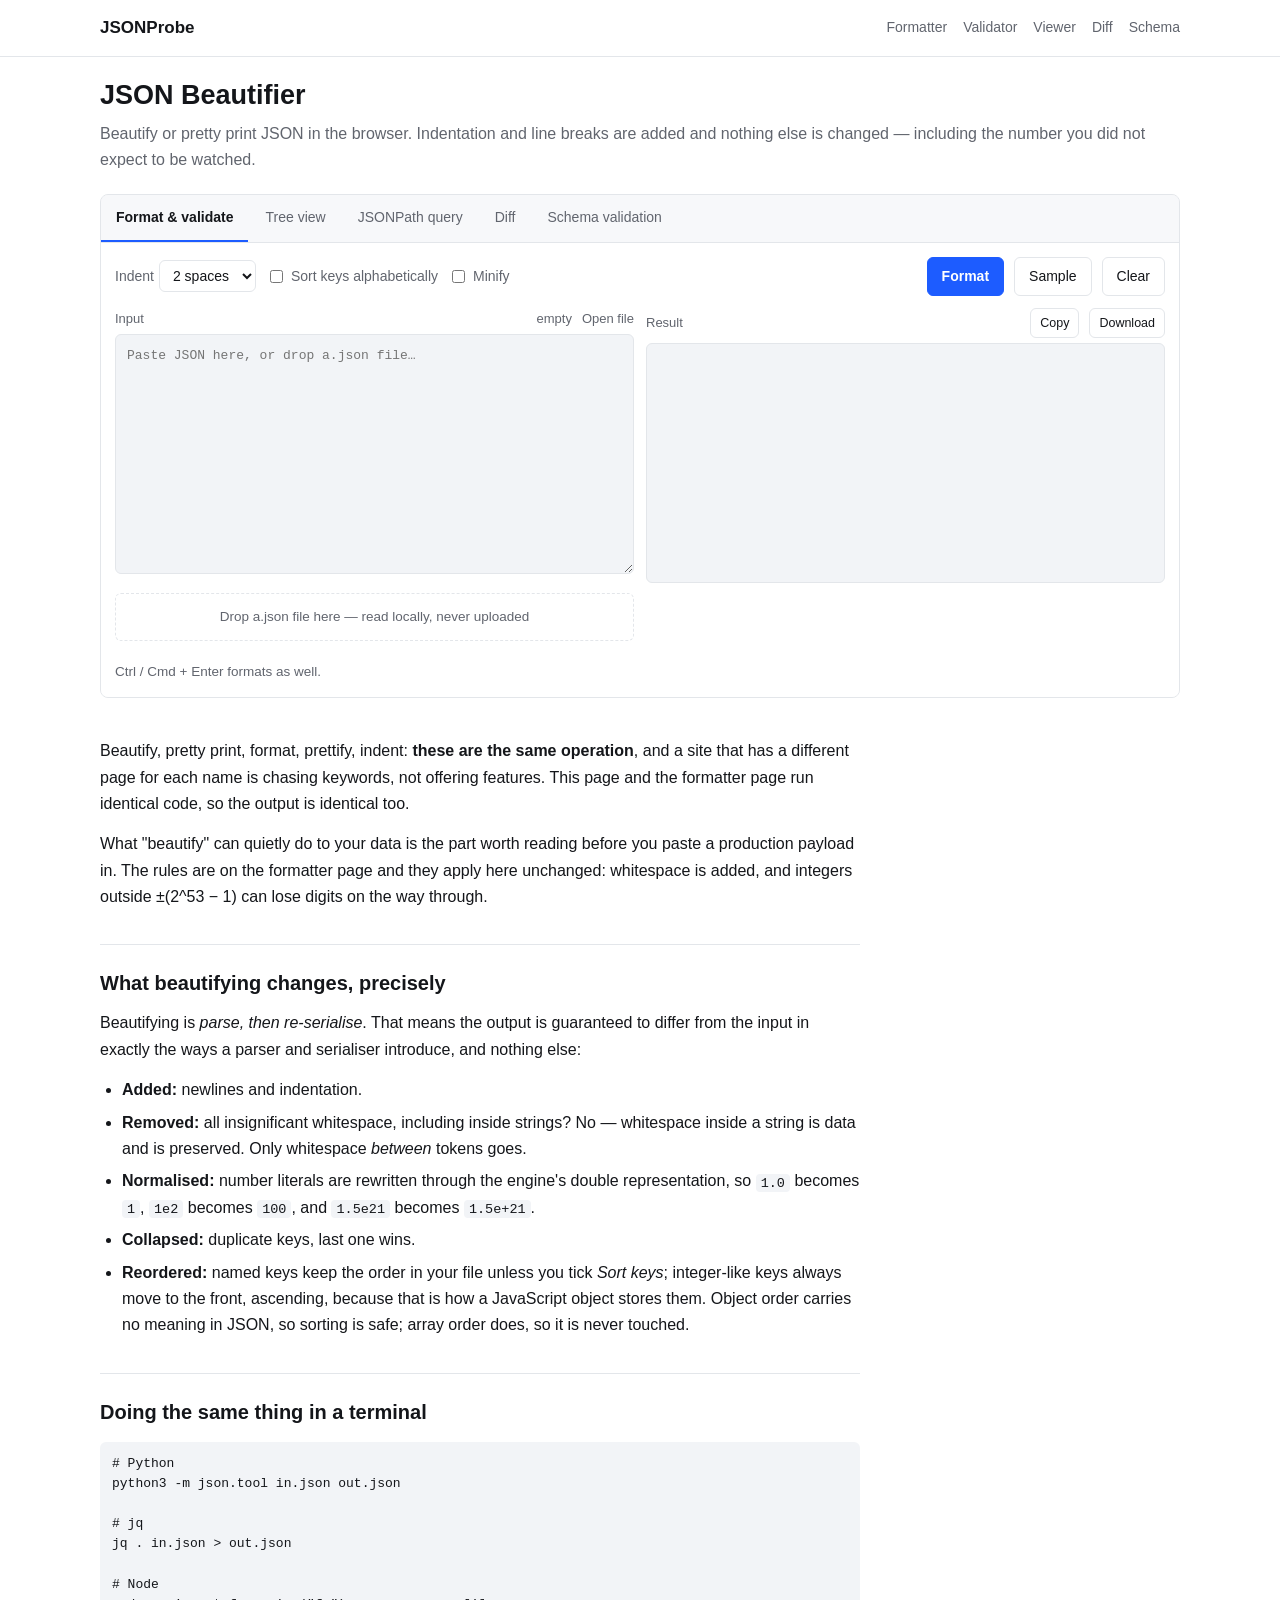
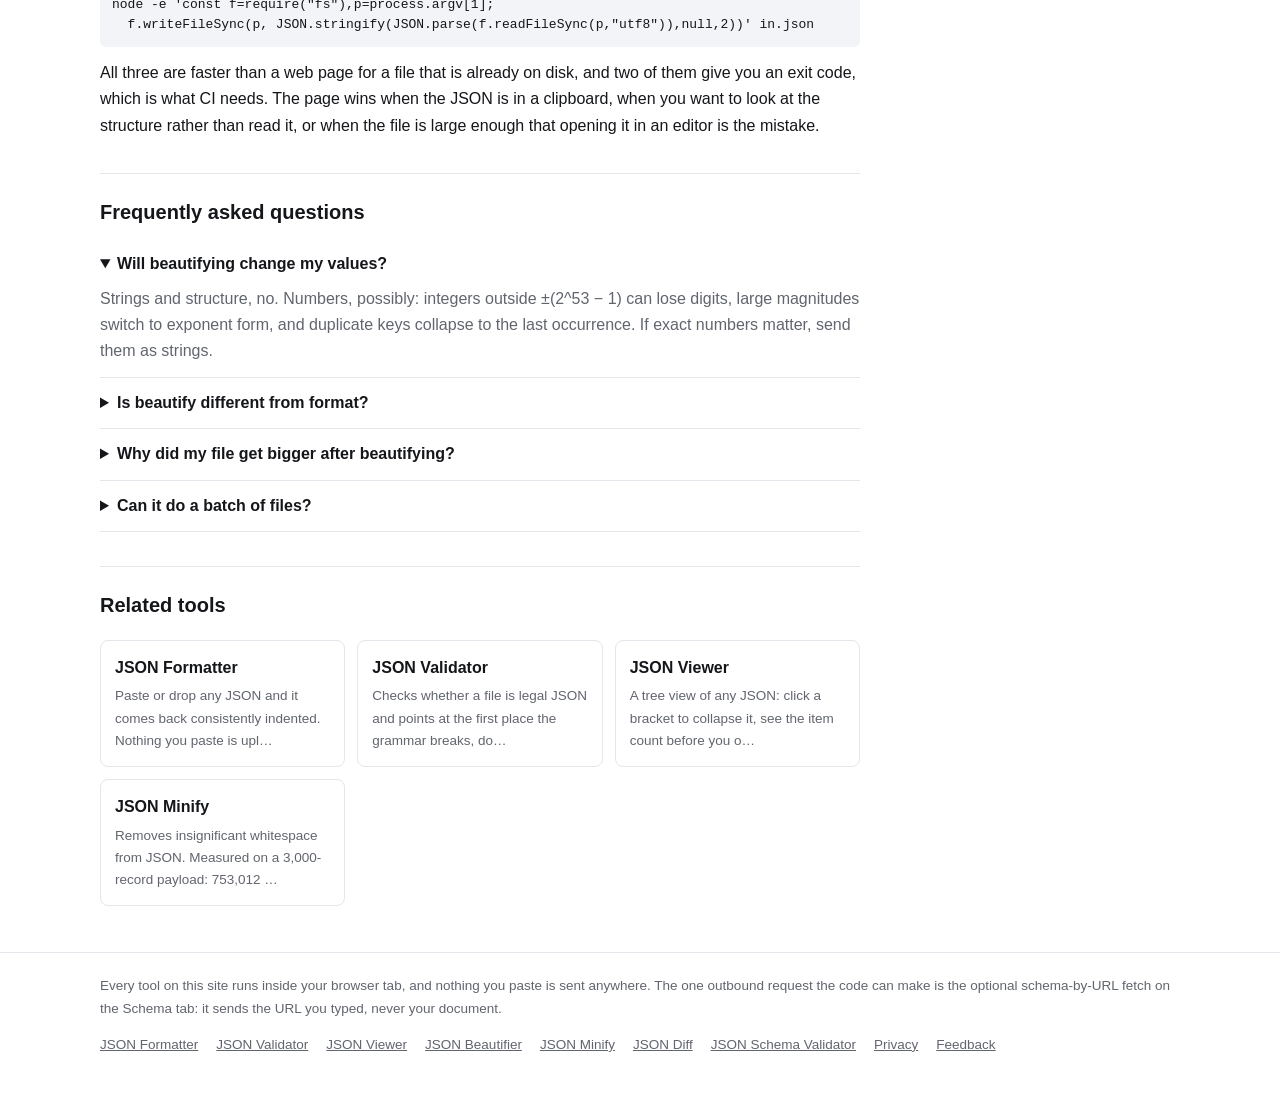
==== json-beautifier/index.html @ 339a78ed "Publish (built by Cola; see check_all.py)" ====
<!doctype html>
<html lang="en">
<head>
<meta charset="utf-8">
<meta name="viewport" content="width=device-width, initial-scale=1">
<title>JSON Beautifier — Pretty Print, Data Untouched</title>
<meta name="description" content="Beautify or pretty print JSON in the browser. Indentation and line breaks are added and nothing else is changed — including the number you did not expect to b">
<meta property="og:type" content="website">
<meta property="og:site_name" content="JSONProbe">
<meta property="og:title" content="JSON Beautifier — Pretty Print, Data Untouched">
<meta property="og:description" content="Beautify or pretty print JSON in the browser. Indentation and line breaks are added and nothing else is changed — including the number you did not expect to b">
<meta property="og:url" content="https://jsonprobe.com/json-beautifier/">
<meta name="twitter:card" content="summary">
<link rel="icon" href="data:image/svg+xml,%3Csvg xmlns='http://www.w3.org/2000/svg' viewBox='0 0 32 32'%3E%3Crect width='32' height='32' rx='7' fill='%231d5cff'/%3E%3Ctext x='16' y='23' font-size='17' font-family='monospace' fill='%23fff' text-anchor='middle'%3E%7B%7D%3C/text%3E%3C/svg%3E">
<link rel="apple-touch-icon" href="/logo-192.png">
<meta property="og:image" content="https://jsonprobe.com/logo.png">
<meta name="twitter:image" content="https://jsonprobe.com/logo.png">
<link rel="canonical" href="https://jsonprobe.com/json-beautifier/">
<link rel="stylesheet" href="/assets/style.css">
<script type="application/ld+json">{"@context":"https://schema.org","@type":"WebApplication","name":"JSON Beautifier","url":"https://jsonprobe.com/json-beautifier/","applicationCategory":"DeveloperApplication","operatingSystem":"Any (browser-based)","browserRequirements":"Requires JavaScript. Runs entirely client-side.","description":"Beautify or pretty print JSON in the browser. Indentation and line breaks are added and nothing else is changed — including the number you did not expect to be watched.","offers":{"@type":"Offer","price":"0","priceCurrency":"USD"},"featureList":["JSON formatting with line/column error reporting","Web Worker processing for very large files","Collapsible tree view","JSONPath query","Structural JSON diff","JSON Schema (draft-07 subset) validation"]}</script>
<script type="application/ld+json">{"@context":"https://schema.org","@type":"FAQPage","mainEntity":[{"@type":"Question","name":"Will beautifying change my values?","acceptedAnswer":{"@type":"Answer","text":"Strings and structure, no. Numbers, possibly: integers outside ±(2^53 − 1) can lose digits, large magnitudes switch to exponent form, and duplicate keys collapse to the last occurrence. If exact numbers matter, send them as strings."}},{"@type":"Question","name":"Is beautify different from format?","acceptedAnswer":{"@type":"Answer","text":"No. Same operation, same output. Treat \"beautifier\", \"pretty printer\", \"prettifier\" and \"formatter\" as synonyms — on this site they literally share one implementation."}},{"@type":"Question","name":"Why did my file get bigger after beautifying?","acceptedAnswer":{"@type":"Answer","text":"Because it was minified, and indentation is bytes. A 2-space pretty print of a repetitive payload typically grows around 65% relative to the minified form — the inverse of the ~40% a minifier saves. Store and transmit minified; read pretty."}},{"@type":"Question","name":"Can it do a batch of files?","acceptedAnswer":{"@type":"Answer","text":"No — the page has no filesystem access beyond the files you drop on it, and dropping fifty files to have them processed one at a time is a worse answer than a two-line script. Use python -m json.tool in a loop."}}]}</script>
<script type="application/ld+json">{"@context":"https://schema.org","@type":"BreadcrumbList","itemListElement":[{"@type":"ListItem","position":1,"name":"JSONProbe","item":"https://jsonprobe.com/"},{"@type":"ListItem","position":2,"name":"JSON Beautifier","item":"https://jsonprobe.com/json-beautifier/"}]}</script>
</head>
<body>
<header class="site">
  <div class="wrap">
    <a class="brand" href="/">JSONProbe</a>
    <nav>
      <a href="/json-formatter/">Formatter</a>
      <a href="/json-validator/">Validator</a>
      <a href="/json-viewer/">Viewer</a>
      <a href="/json-diff/">Diff</a>
      <a href="/json-schema-validator/">Schema</a>
    </nav>
  </div>
</header>
<main class="wrap">
  <h1>JSON Beautifier</h1>
  <p class="lede">Beautify or pretty print JSON in the browser. Indentation and line breaks are added and nothing else is changed — including the number you did not expect to be watched.</p>




  <div class="tool">
    <div class="tabs" role="tablist">
      <button id="tab-format" role="tab" aria-selected="false">Format &amp; validate</button>
      <button id="tab-tree" role="tab" aria-selected="false">Tree view</button>
      <button id="tab-query" role="tab" aria-selected="false">JSONPath query</button>
      <button id="tab-diff" role="tab" aria-selected="false">Diff</button>
      <button id="tab-schema" role="tab" aria-selected="false">Schema validation</button>
    </div>

    <div class="panel">
      <div class="controls">
        <label>Indent
          <select id="opt-indent">
            <option value="2" selected>2 spaces</option>
            <option value="4">4 spaces</option>
            <option value="3">3 spaces</option>
            <option value="1">1 space</option>
            <option value="tab">Tab</option>
          </select>
        </label>
        <label><input type="checkbox" id="opt-sort"> Sort keys alphabetically</label>
        <label><input type="checkbox" id="opt-minify"> Minify</label>
        <span style="flex:1"></span>
        <button class="btn primary" id="btn-format">Format</button>
        <button class="btn" id="btn-sample">Sample</button>
        <button class="btn" id="btn-clear">Clear</button>
      </div>

      <!-- ── Format &amp; validate ── -->
      <div id="panel-format">
        <div class="grid2">
          <div class="io">
            <div class="io-head"><span>Input</span><span class="grow"></span>
              <span id="input-info">empty</span>
              <label class="btn tiny" style="cursor:pointer">Open file
                <input type="file" id="file" accept=".json,.txt,application/json" hidden>
              </label>
            </div>
            <textarea id="input" spellcheck="false" autocomplete="off" autocapitalize="off"
              placeholder='Paste JSON here, or drop a.json file…'></textarea>
            <div class="drop" id="drop">Drop a.json file here — read locally, never uploaded</div>
          </div>
          <div class="io">
            <div class="io-head"><span>Result</span><span class="grow"></span>
              <button class="btn tiny" id="btn-copy">Copy</button>
              <button class="btn tiny" id="btn-download">Download</button>
            </div>
            <pre class="outbox" id="output"></pre>
          </div>
        </div>
        <div class="errbox" id="error" hidden></div>
        <div class="stats" id="stats" hidden></div>
        <p class="note">Ctrl / Cmd + Enter formats as well.</p>
      </div>

      <!-- ── Tree view ── -->
      <div id="panel-tree" hidden>
        <p class="note">Click any <code>{ }</code> or <code>[ ]</code> to collapse or expand it. The number beside a bracket is its item count, so an empty array is obvious at a glance. Rendering stops at 5,000 nodes.</p>
        <div id="tree"><p class="note">Paste JSON into the Format &amp; validate tab first.</p></div>
      </div>

      <!-- ── JSONPath ── -->
      <div id="panel-query" hidden>
        <div class="controls">
          <input type="text" id="path" value="$..id" spellcheck="false">
          <button class="btn primary" id="btn-query">Run query</button>
        </div>
        <div class="try">
          Try:
          <button class="btn tiny" data-path="$.user.name">$.user.name</button>
          <button class="btn tiny" data-path="$..id">$..id (every id, recursively)</button>
          <button class="btn tiny" data-path="$.orders[*].total">$.orders[*].total</button>
          <button class="btn tiny" data-path="$">$ (the whole document)</button>
        </div>
        <pre class="outbox" id="query-result" style="margin-top:12px"></pre>
        <p class="note">Supported: <code>$</code>, <code>.key</code>, <code>..key</code> (recursive descent), <code>[0]</code> and <code>[*]</code>. That is the subset developers actually use, not the whole JSONPath grammar.</p>
      </div>

      <!-- ── Diff ── -->
      <div id="panel-diff" hidden>
        <div class="grid2">
          <div class="io">
            <div class="io-head"><span>Left (before)</span></div>
            <textarea id="diff-a" spellcheck="false" placeholder='{"a": 1}'></textarea>
          </div>
          <div class="io">
            <div class="io-head"><span>Right (after)</span></div>
            <textarea id="diff-b" spellcheck="false" placeholder='{"a": 2, "b": 3}'></textarea>
          </div>
        </div>
        <div class="controls" style="margin-top:12px"><button class="btn primary" id="btn-diff">Compare</button></div>
        <pre class="outbox" id="diff-result"></pre>
        <p class="note">Compared <strong>structurally</strong>, not as text. Indentation, key order and <code>1.0</code> vs <code>1</code> are not reported as differences.</p>
      </div>

      <!-- ── Schema ── -->
      <div id="panel-schema" hidden>
        <div class="io">
          <div class="io-head"><span>JSON Schema — a draft-07 subset, or an http(s) URL</span></div>
          <textarea id="schema-src" spellcheck="false" placeholder='{"type":"object","required":["name"],"properties":{"name":{"type":"string"}}}'>
          </textarea>
        </div>
        <div class="controls" style="margin-top:12px">
          <button class="btn primary" id="btn-schema">Validate the JSON above</button>
        </div>
        <pre class="outbox" id="schema-result"></pre>
        <p class="note">The data comes from the input box on the Format &amp; validate tab. Supported: <code>type</code>, <code>required</code>, <code>properties</code>, <code>items</code>, <code>enum</code>, <code>const</code>, numeric bounds, string length and pattern, array length and uniqueness, and <code>additionalProperties</code>. Not supported yet: <code>$ref</code>, <code>allOf</code>/<code>anyOf</code>/<code>oneOf</code> and <code>format</code>.</p>
      </div>
    </div>
  </div>

  <div class="prose">
      <p>Beautify, pretty print, format, prettify, indent: <strong>these are the same operation</strong>, and a site that has a different page for each name is chasing keywords, not offering features. This page and the formatter page run identical code, so the output is identical too.</p>
      <p>What "beautify" can quietly do to your data is the part worth reading before you paste a production payload in. The rules are on the formatter page and they apply here unchanged: whitespace is added, and integers outside ±(2^53 − 1) can lose digits on the way through.</p>
    <h2>What beautifying changes, precisely</h2>
    <p>Beautifying is <em>parse, then re-serialise</em>. That means the
output is guaranteed to differ from the input in exactly the ways a parser and serialiser
introduce, and nothing else:</p>
<ul>
<li><strong>Added:</strong> newlines and indentation.</li>
<li><strong>Removed:</strong> all insignificant whitespace, including inside strings? No —
whitespace inside a string is data and is preserved. Only whitespace <em>between</em>
tokens goes.</li>
<li><strong>Normalised:</strong> number literals are rewritten through the engine's double
representation, so <code>1.0</code> becomes <code>1</code>, <code>1e2</code> becomes
<code>100</code>, and <code>1.5e21</code> becomes <code>1.5e+21</code>.</li>
<li><strong>Collapsed:</strong> duplicate keys, last one wins.</li>
<li><strong>Reordered:</strong> named keys keep the order in your file unless you tick <em>Sort keys</em>; integer-like keys always move to the front, ascending, because that is how a JavaScript object stores them. Object order carries no meaning in JSON, so sorting is safe; array order does, so it is never touched.</li>
</ul>
    <h2>Doing the same thing in a terminal</h2>
    <pre># Python
python3 -m json.tool in.json out.json

# jq
jq . in.json > out.json

# Node
node -e 'const f=require("fs"),p=process.argv[1];
  f.writeFileSync(p, JSON.stringify(JSON.parse(f.readFileSync(p,"utf8")),null,2))' in.json</pre>
<p>All three are faster than a web page for a file that is already on disk, and two of
them give you an exit code, which is what CI needs. The page wins when the JSON is in a
clipboard, when you want to look at the structure rather than read it, or when the file is
large enough that opening it in an editor is the mistake.</p>
    <h2>Frequently asked questions</h2>
    <details class="faq" open>
      <summary>Will beautifying change my values?</summary>
      <p>Strings and structure, no. Numbers, possibly: integers outside ±(2^53 − 1) can lose digits, large magnitudes switch to exponent form, and duplicate keys collapse to the last occurrence. If exact numbers matter, send them as strings.</p>
    </details>
    <details class="faq">
      <summary>Is beautify different from format?</summary>
      <p>No. Same operation, same output. Treat "beautifier", "pretty printer", "prettifier" and "formatter" as synonyms — on this site they literally share one implementation.</p>
    </details>
    <details class="faq">
      <summary>Why did my file get bigger after beautifying?</summary>
      <p>Because it was minified, and indentation is bytes. A 2-space pretty print of a repetitive payload typically grows around 65% relative to the minified form — the inverse of the ~40% a minifier saves. Store and transmit minified; read pretty.</p>
    </details>
    <details class="faq">
      <summary>Can it do a batch of files?</summary>
      <p>No — the page has no filesystem access beyond the files you drop on it, and dropping fifty files to have them processed one at a time is a worse answer than a two-line script. Use <code>python -m json.tool</code> in a loop.</p>
    </details>
    <h2>Related tools</h2>
    <div class="cards">
      <a class="card" href="/json-formatter/"><div class="t">JSON Formatter</div><div class="d">Paste or drop any JSON and it comes back consistently indented. Nothing you paste is upl…</div></a>
      <a class="card" href="/json-validator/"><div class="t">JSON Validator</div><div class="d">Checks whether a file is legal JSON and points at the first place the grammar breaks, do…</div></a>
      <a class="card" href="/json-viewer/"><div class="t">JSON Viewer</div><div class="d">A tree view of any JSON: click a bracket to collapse it, see the item count before you o…</div></a>
      <a class="card" href="/json-minify/"><div class="t">JSON Minify</div><div class="d">Removes insignificant whitespace from JSON. Measured on a 3,000-record payload: 753,012 …</div></a>
    </div>
  </div>

</main>
<footer class="site">
  <div class="wrap">
    <p>Every tool on this site runs inside your browser tab, and nothing you paste is sent anywhere. The one outbound request the code can make is the optional schema-by-URL fetch on the Schema tab: it sends the URL you typed, never your document.</p>
    <div class="row">
      <a href="/json-formatter/">JSON Formatter</a>
      <a href="/json-validator/">JSON Validator</a>
      <a href="/json-viewer/">JSON Viewer</a>
      <a href="/json-beautifier/">JSON Beautifier</a>
      <a href="/json-minify/">JSON Minify</a>
      <a href="/json-diff/">JSON Diff</a>
      <a href="/json-schema-validator/">JSON Schema Validator</a>
      <a href="/privacy/">Privacy</a>
<a href="https://github.com/george-poe/jsonprobe-com/issues/new?title=Feedback" target="_blank" rel="noopener">Feedback</a>
    </div>
  </div>
</footer>
<script>window.JSON_TOOLS_DEFAULT_TAB="format";</script>
<script async src="https://pagead2.googlesyndication.com/pagead/js/adsbygoogle.js?client=ca-pub-8729073989846623" crossorigin="anonymous"></script>
<script>window.SITE_FEEDBACK={repo:"george-poe/jsonprobe-com",site:"jsonprobe.com",built:"2026-09-14"};</script>
<script src="/assets/engine.js"></script>
<script src="/assets/app.js"></script>

</body>
</html>
---- assets/style.css ----
/* no framework, no web fonts, no external requests — the page itself has to be fast.
 * that is both the experience and the differentiator: the #1 sites ship 40-110 KB of HTML. */

:root {
  --bg: #ffffff;
  --fg: #14161a;
  --muted: #61656e;
  --line: #e3e6ea;
  --panel: #f7f8fa;
  --code-bg: #f2f4f7;
  --accent: #1d5cff;
  --ok: #0a7a3d;
  --warn: #9a5b00;
  --err: #c02424;
  --radius: 8px;
  --mono: ui-monospace, SFMono-Regular, "SF Mono", Menlo, Consolas, "Liberation Mono", monospace;
}

@media (prefers-color-scheme: dark) {
  :root {
    --bg: #0e1116;
    --fg: #e8eaee;
    --muted: #9aa1ad;
    --line: #232a33;
    --panel: #151a21;
    --code-bg: #11161c;
    --accent: #6b9bff;
    --ok: #4ec98a;
    --warn: #e0b054;
    --err: #ff7a7a;
  }
}

* { box-sizing: border-box; }

html { -webkit-text-size-adjust: 100%; }

body {
  margin: 0;
  background: var(--bg);
  color: var(--fg);
  font: 16px/1.65 -apple-system, BlinkMacSystemFont, "Segoe UI", Roboto, "Helvetica Neue", Arial, sans-serif;
}

.wrap { max-width: 1120px; margin: 0 auto; padding: 0 20px; }

a { color: var(--accent); }
a:hover { text-decoration: none; }

header.site {
  border-bottom: 1px solid var(--line);
  padding: 14px 0;
  margin-bottom: 22px;
}
header.site .wrap { display: flex; align-items: center; gap: 18px; flex-wrap: wrap; }
header.site .brand { font-weight: 700; font-size: 17px; text-decoration: none; color: var(--fg); }
header.site nav { margin-left: auto; display: flex; gap: 16px; font-size: 14px; }
header.site nav a { color: var(--muted); text-decoration: none; }
header.site nav a:hover { color: var(--fg); }

h1 { font-size: 27px; line-height: 1.25; margin: 0 0 8px; }
h2 { font-size: 20px; margin: 34px 0 10px; }
h3 { font-size: 17px; margin: 24px 0 8px; }
p { margin: 0 0 14px; }
.lede { color: var(--muted); font-size: 16px; margin-bottom: 20px; }

/* ── Tool body ───────────────────────────────────────────── */
.tool { border: 1px solid var(--line); border-radius: var(--radius); overflow: hidden; background: var(--panel); }

.tabs { display: flex; gap: 2px; background: var(--panel); border-bottom: 1px solid var(--line); overflow-x: auto; }
.tabs button {
  font: inherit; font-size: 14px; padding: 11px 15px; border: 0; background: none;
  color: var(--muted); cursor: pointer; white-space: nowrap; border-bottom: 2px solid transparent;
}
.tabs button[aria-selected="true"] { color: var(--fg); border-bottom-color: var(--accent); font-weight: 600; }

.panel { background: var(--bg); padding: 14px; }
.panel[hidden] { display: none; }

.controls { display: flex; flex-wrap: wrap; gap: 10px; align-items: center; margin-bottom: 12px; font-size: 14px; }
.controls label { color: var(--muted); display: inline-flex; align-items: center; gap: 5px; }
select, input[type="text"] {
  font: inherit; font-size: 14px; padding: 6px 9px; border: 1px solid var(--line);
  border-radius: 6px; background: var(--bg); color: var(--fg);
}
input[type="text"] { flex: 1; min-width: 180px; font-family: var(--mono); font-size: 13px; }

button.btn {
  font: inherit; font-size: 14px; padding: 7px 14px; border-radius: 6px; cursor: pointer;
  border: 1px solid var(--line); background: var(--bg); color: var(--fg);
}
button.btn:hover { border-color: var(--accent); color: var(--accent); }
button.btn.primary { background: var(--accent); border-color: var(--accent); color: #fff; font-weight: 600; }
button.btn.primary:hover { opacity: .9; color: #fff; }
button.btn:disabled { opacity: .55; cursor: default; }
button.tiny { font-size: 12.5px; padding: 4px 9px; }

.grid2 { display: grid; grid-template-columns: 1fr 1fr; gap: 12px; }
@media (max-width: 820px) { .grid2 { grid-template-columns: 1fr; } }

.io { position: relative; }
.io .io-head { display: flex; align-items: center; gap: 10px; font-size: 13px; color: var(--muted); margin-bottom: 5px; }
.io .io-head .grow { flex: 1; }

textarea {
  width: 100%; min-height: 240px; resize: vertical; font-family: var(--mono); font-size: 13px;
  line-height: 1.55; padding: 11px; border: 1px solid var(--line); border-radius: 6px;
  background: var(--code-bg); color: var(--fg); tab-size: 2;
}
textarea:focus, input:focus, select:focus { outline: 2px solid var(--accent); outline-offset: -1px; }

pre.outbox {
  margin: 0; min-height: 240px; max-height: 560px; overflow: auto; padding: 11px;
  background: var(--code-bg); border: 1px solid var(--line); border-radius: 6px;
  font-family: var(--mono); font-size: 13px; line-height: 1.55; white-space: pre;
}
pre.outbox.err { color: var(--err); border-color: var(--err); }
pre.outbox.ok { color: var(--ok); border-color: var(--ok); }

.drop {
  margin-top: 10px; border: 1.5px dashed var(--line); border-radius: 6px;
  padding: 12px; text-align: center; color: var(--muted); font-size: 13.5px;
}
.drop.over { border-color: var(--accent); color: var(--accent); }

.errbox {
  margin-top: 10px; border-left: 3px solid var(--err); background: var(--panel);
  padding: 10px 12px; border-radius: 0 6px 6px 0; font-size: 14px;
}
.errbox strong { color: var(--err); }
.err-msg { margin-top: 4px; font-family: var(--mono); font-size: 12.5px; color: var(--muted); }
pre.err-ex {
  margin: 8px 0 0; padding: 8px; background: var(--code-bg); border-radius: 4px;
  font-family: var(--mono); font-size: 12.5px; overflow-x: auto; white-space: pre;
}

.stats { display: flex; flex-wrap: wrap; gap: 8px 16px; margin-top: 10px; font-size: 13px; color: var(--muted); }
.stats b { color: var(--fg); font-weight: 600; }

.note { color: var(--muted); font-size: 13.5px; margin: 10px 0 0; }

/* The feedback link sits next to a failure message, so it stays quiet on
   purpose: a bright button there reads as "we expected this to break". */
.fb {
  display: inline-block; margin-top: 6px; font-size: 12.5px;
  color: var(--muted); text-decoration: underline; text-underline-offset: 2px;
}
.fb:hover { color: var(--accent); }
#stats .fb, .note .fb { margin: 0 0 0 6px; }

.flash {
  margin-left: 8px; font-size: 12.5px; color: var(--ok); background: var(--panel);
  padding: 2px 8px; border-radius: 10px;
}

/* ── Tree view ─────────────────────────────────────────────── */
#tree { max-height: 560px; overflow: auto; font-family: var(--mono); font-size: 13px; line-height: 1.6; }
.tn-kids { padding-left: 18px; border-left: 1px dotted var(--line); margin-left: 5px; }
.tn-head { cursor: pointer; display: block; }
.tn-head:hover .tn-brace { color: var(--accent); }
.tn-head.collapsed .tn-brace::after { content: " …"; color: var(--muted); }
.tn-head.collapsed + .tn-kids { display: none; }
.tn-key-idx { color: var(--muted); }
.tn-key-key { color: var(--accent); }
.tn-val { margin-left: 4px; }
.tn-string { color: var(--ok); }
.tn-number { color: var(--warn); }
.tn-boolean { color: var(--warn); }
.tn-null { color: var(--muted); }
.tn-meta { color: var(--muted); font-size: 12px; margin-left: 6px; }

.try { display: flex; flex-wrap: wrap; gap: 6px; align-items: center; margin: 10px 0 0; font-size: 13px; color: var(--muted); }

/* ── Prose ───────────────────────────────────────────── */
.prose { max-width: 760px; margin-top: 40px; }
.prose h2 { border-top: 1px solid var(--line); padding-top: 22px; }
.prose ul, .prose ol { margin: 0 0 14px; padding-left: 22px; }
.prose li { margin-bottom: 6px; }
.prose code {
  font-family: var(--mono); font-size: 13.5px; background: var(--code-bg);
  padding: 1.5px 5px; border-radius: 4px;
}
.prose pre {
  background: var(--code-bg); padding: 12px; border-radius: 6px; overflow-x: auto;
  font-family: var(--mono); font-size: 13px; line-height: 1.55;
}
.prose table { border-collapse: collapse; width: 100%; margin: 0 0 16px; font-size: 14px; }
.prose th, .prose td { border: 1px solid var(--line); padding: 7px 10px; text-align: left; }
.prose th { background: var(--panel); font-weight: 600; }

details.faq { border-bottom: 1px solid var(--line); padding: 12px 0; }
details.faq summary { cursor: pointer; font-weight: 600; }
details.faq p { margin: 8px 0 0; color: var(--muted); }

.cta-row { margin: 14px 0 2px; display: flex; flex-wrap: wrap; gap: 10px }
.cta { display: inline-block; padding: 8px 14px; border: 1px solid currentColor;
       border-radius: 6px; text-decoration: none; font-weight: 600 }
.cta:hover { opacity: .82 }
.disclosure {
  border: 1px solid var(--line); border-left: 3px solid var(--accent);
  background: var(--panel); padding: 10px 13px; border-radius: 0 6px 6px 0;
  font-size: 13.5px; color: var(--muted); margin: 0 0 20px;
}

.adslot {
  border: 1px dashed var(--line); border-radius: 6px; padding: 14px; text-align: center;
  color: var(--muted); font-size: 12.5px; margin: 22px 0; min-height: 92px;
  display: flex; align-items: center; justify-content: center;
}

footer.site {
  border-top: 1px solid var(--line); margin-top: 46px; padding: 22px 0 40px;
  color: var(--muted); font-size: 13.5px;
}
footer.site a { color: var(--muted); }
footer.site .row { display: flex; flex-wrap: wrap; gap: 8px 18px; }

.cards { display: grid; grid-template-columns: repeat(auto-fill, minmax(240px, 1fr)); gap: 12px; margin: 18px 0; }
.card {
  border: 1px solid var(--line); border-radius: var(--radius); padding: 14px;
  text-decoration: none; color: var(--fg); display: block;
}
.card:hover { border-color: var(--accent); }
.card .t { font-weight: 600; margin-bottom: 4px; }
.card .d { color: var(--muted); font-size: 13.5px; }
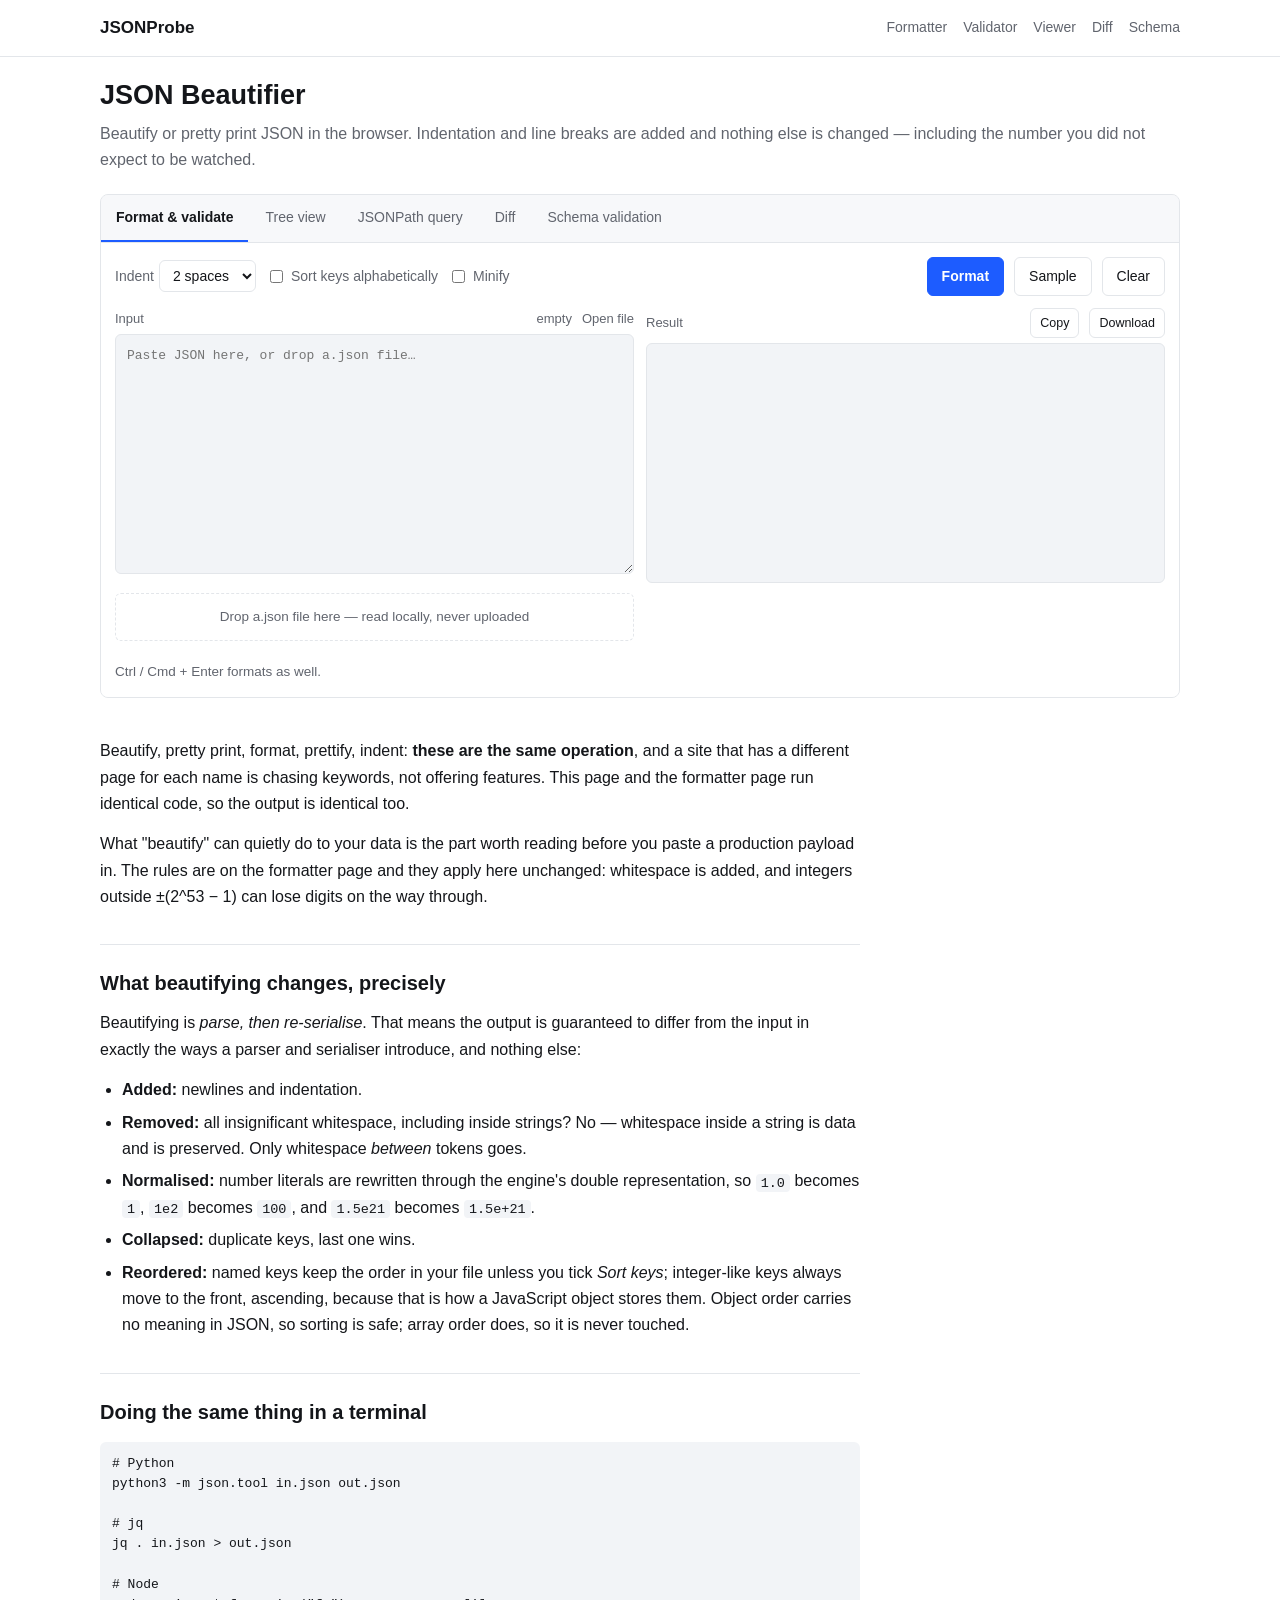
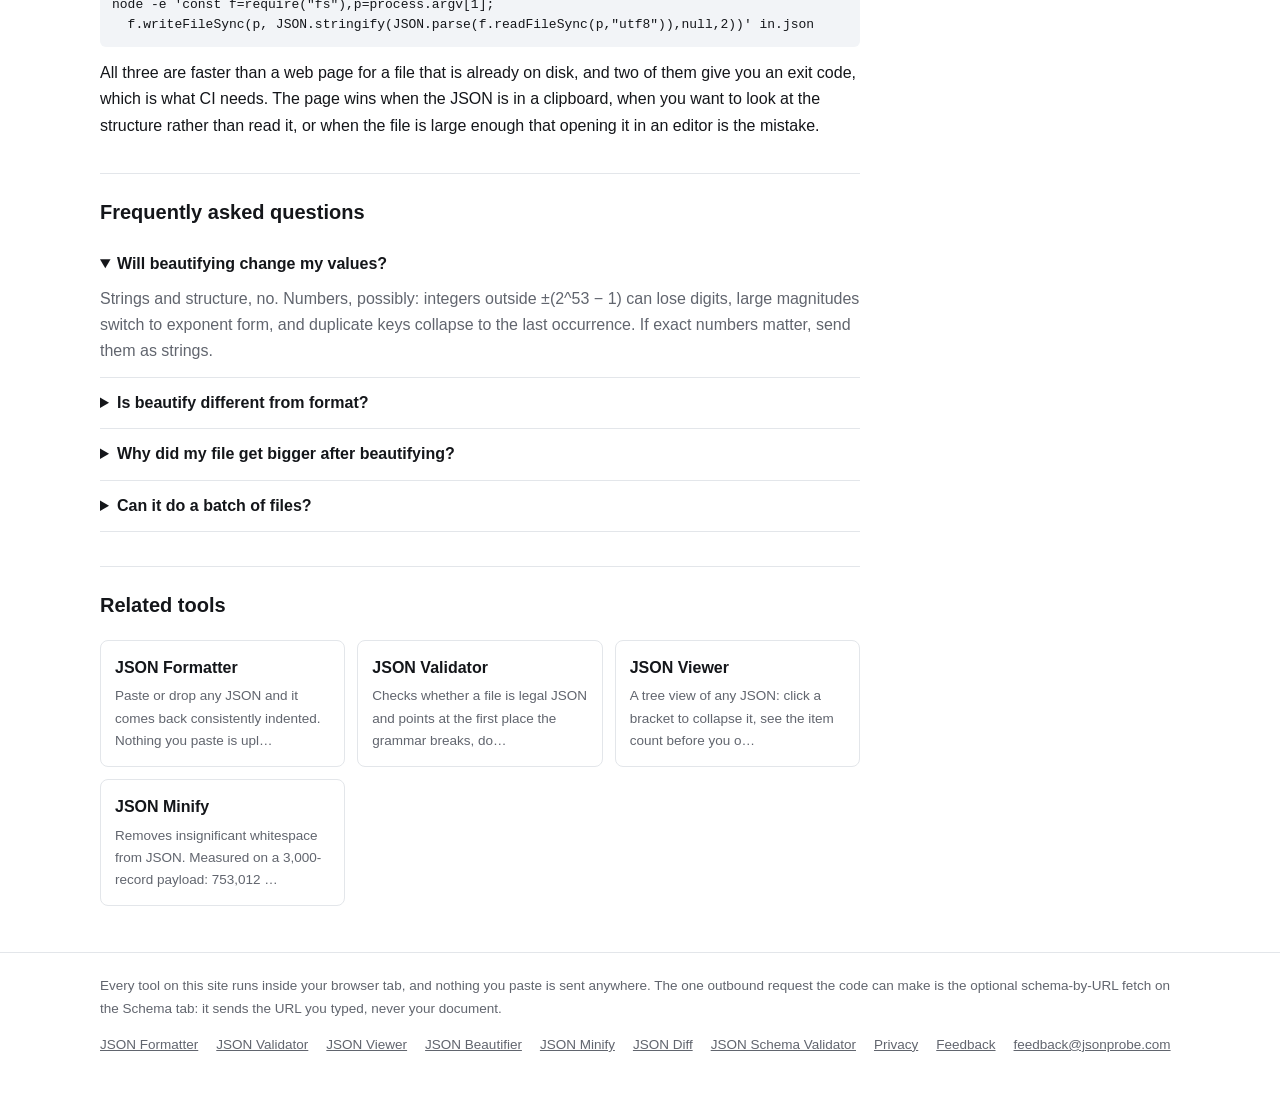
==== commit 85d141ad: "Publish (built by Cola; see check_all.py)" ====
--- a/json-beautifier/index.html
+++ b/json-beautifier/index.html
@@ -223,13 +223,13 @@
       <a href="/json-diff/">JSON Diff</a>
       <a href="/json-schema-validator/">JSON Schema Validator</a>
       <a href="/privacy/">Privacy</a>
-<a href="https://github.com/george-poe/jsonprobe-com/issues/new?title=Feedback" target="_blank" rel="noopener">Feedback</a>
+<a href="https://github.com/george-poe/jsonprobe-com/issues/new?title=Feedback" target="_blank" rel="noopener">Feedback</a> <a href="mailto:feedback@jsonprobe.com?subject=Feedback">feedback@jsonprobe.com</a>
     </div>
   </div>
 </footer>
 <script>window.JSON_TOOLS_DEFAULT_TAB="format";</script>
 <script async src="https://pagead2.googlesyndication.com/pagead/js/adsbygoogle.js?client=ca-pub-8729073989846623" crossorigin="anonymous"></script>
-<script>window.SITE_FEEDBACK={repo:"george-poe/jsonprobe-com",site:"jsonprobe.com",built:"2026-09-14"};</script>
+<script>window.SITE_FEEDBACK={repo:"george-poe/jsonprobe-com",mail:"feedback@jsonprobe.com",site:"jsonprobe.com",built:"2026-09-14"};</script>
 <script src="/assets/engine.js"></script>
 <script src="/assets/app.js"></script>
 
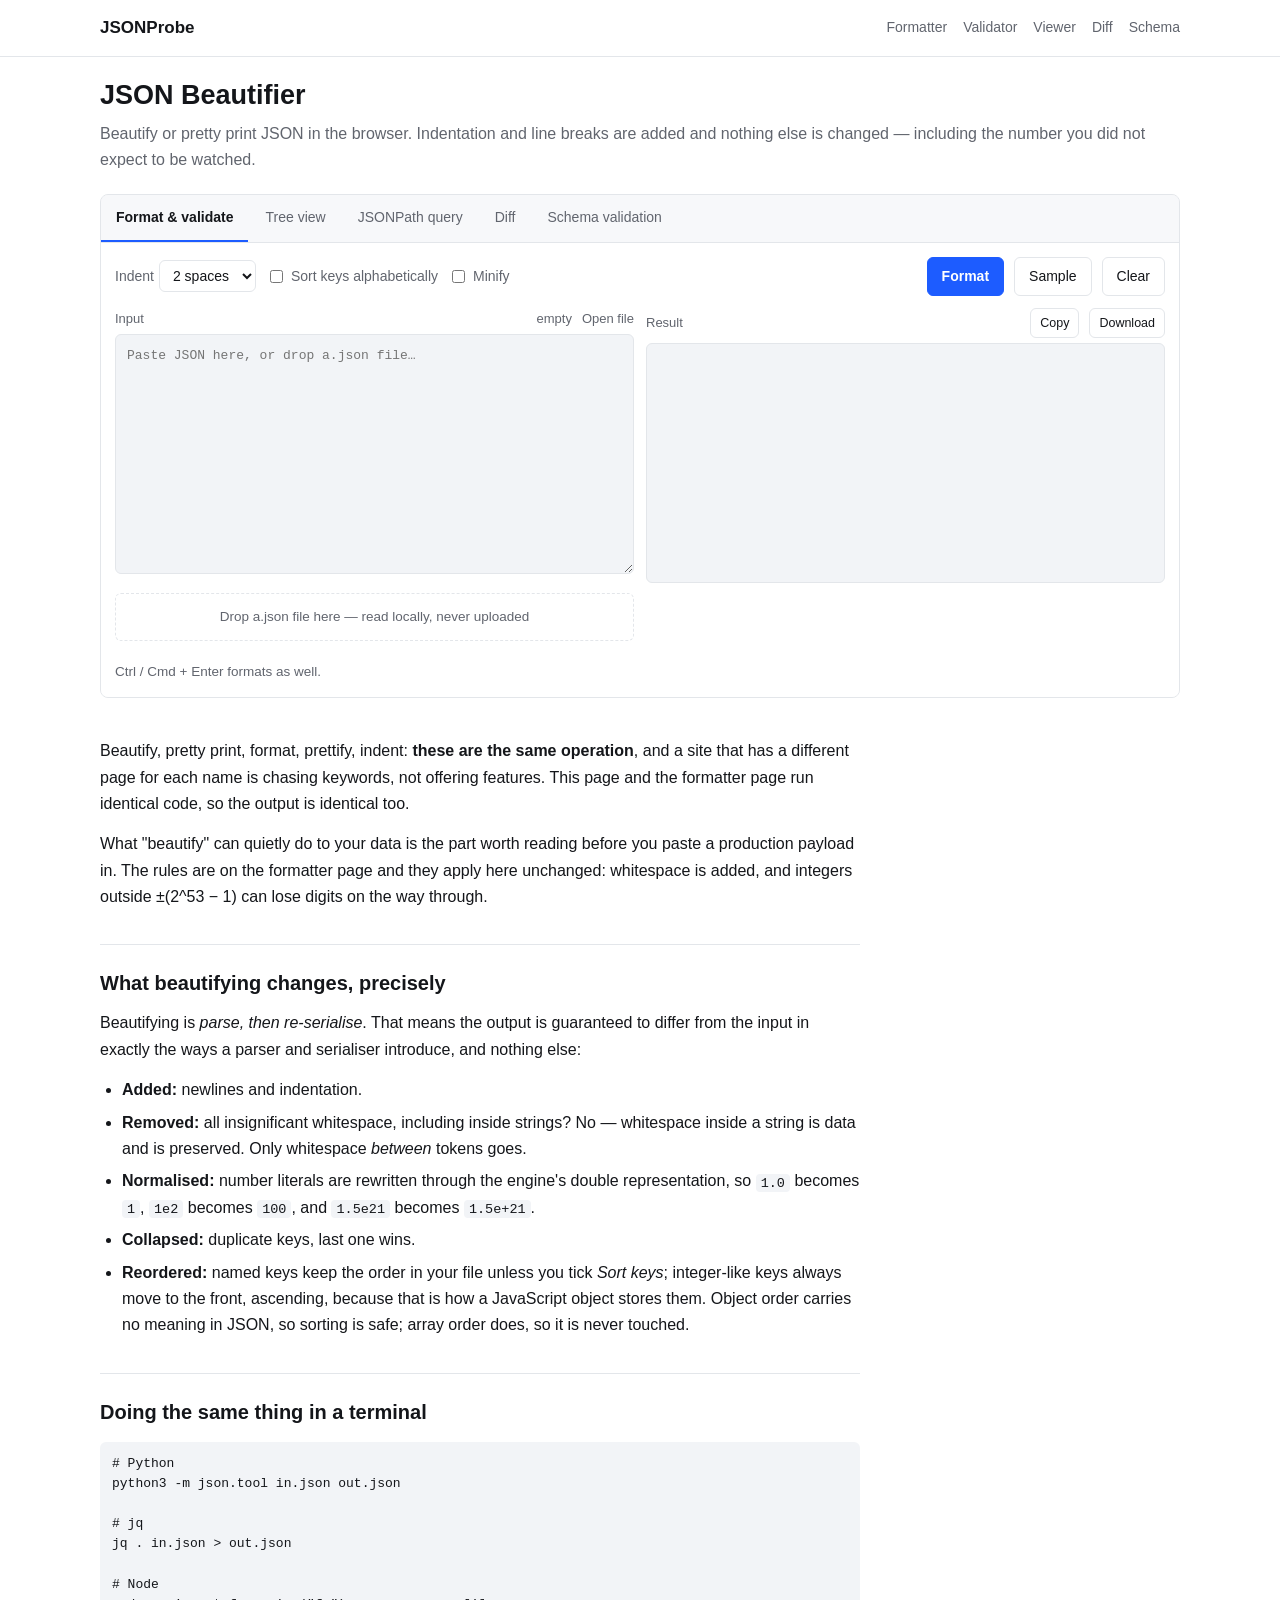
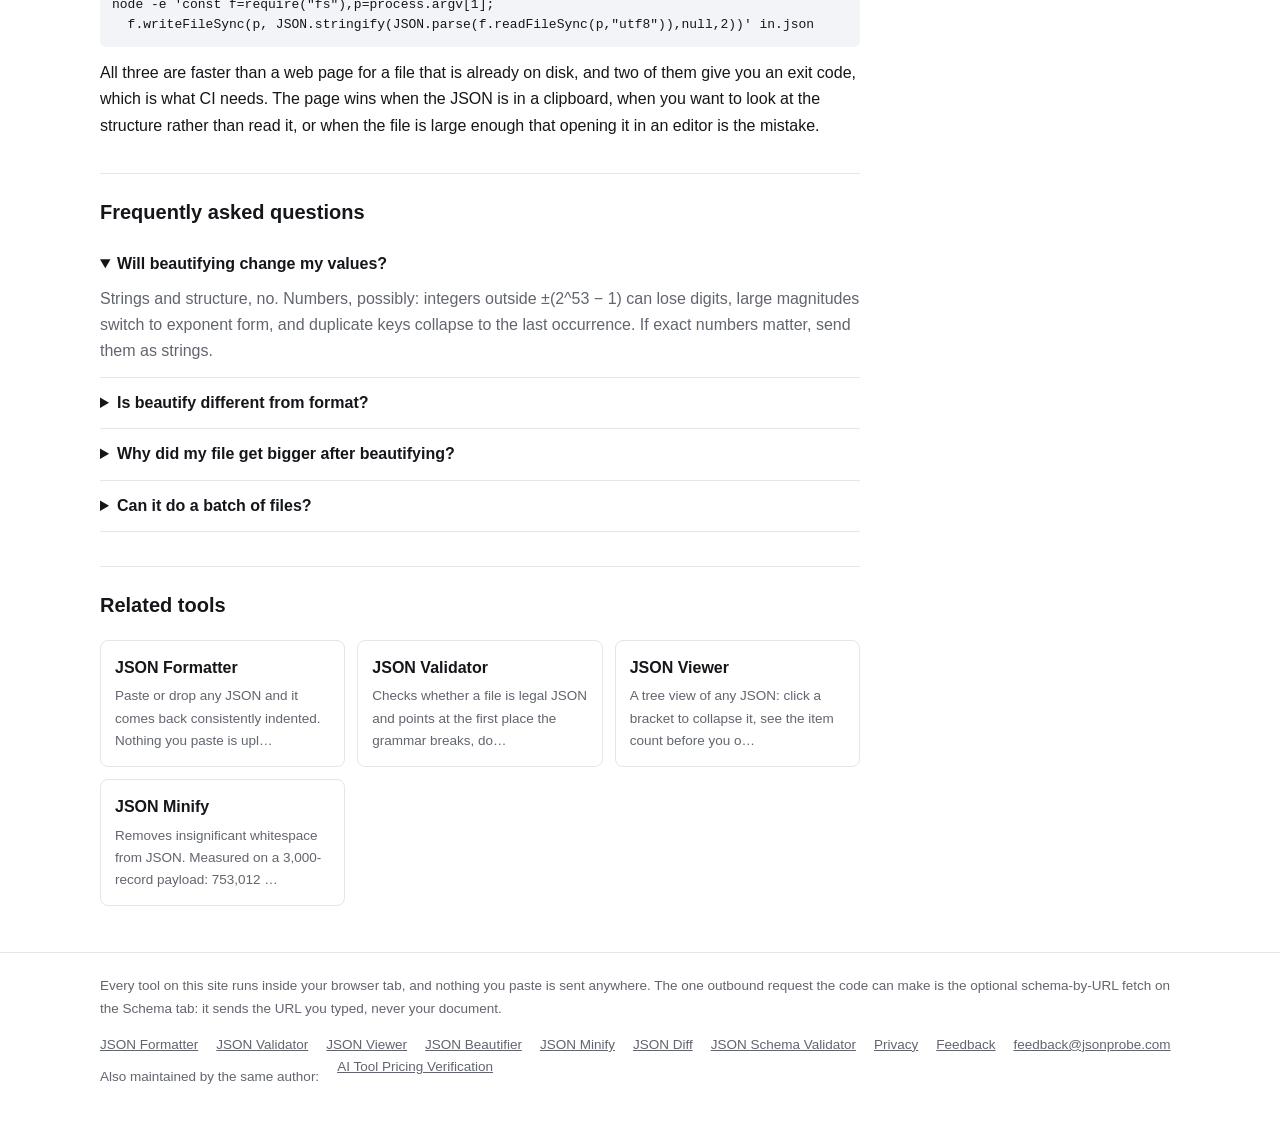
==== commit 33c8c708: "Publish (built by Cola; see check_all.py)" ====
--- a/json-beautifier/index.html
+++ b/json-beautifier/index.html
@@ -9,17 +9,17 @@
 <meta property="og:site_name" content="JSONProbe">
 <meta property="og:title" content="JSON Beautifier — Pretty Print, Data Untouched">
 <meta property="og:description" content="Beautify or pretty print JSON in the browser. Indentation and line breaks are added and nothing else is changed — including the number you did not expect to b">
-<meta property="og:url" content="https://jsonprobe.com/json-beautifier/">
+<meta property="og:url" content="http://jsonprobe.com/json-beautifier/">
 <meta name="twitter:card" content="summary">
 <link rel="icon" href="data:image/svg+xml,%3Csvg xmlns='http://www.w3.org/2000/svg' viewBox='0 0 32 32'%3E%3Crect width='32' height='32' rx='7' fill='%231d5cff'/%3E%3Ctext x='16' y='23' font-size='17' font-family='monospace' fill='%23fff' text-anchor='middle'%3E%7B%7D%3C/text%3E%3C/svg%3E">
 <link rel="apple-touch-icon" href="/logo-192.png">
-<meta property="og:image" content="https://jsonprobe.com/logo.png">
-<meta name="twitter:image" content="https://jsonprobe.com/logo.png">
-<link rel="canonical" href="https://jsonprobe.com/json-beautifier/">
+<meta property="og:image" content="http://jsonprobe.com/logo.png">
+<meta name="twitter:image" content="http://jsonprobe.com/logo.png">
+<link rel="canonical" href="http://jsonprobe.com/json-beautifier/">
 <link rel="stylesheet" href="/assets/style.css">
-<script type="application/ld+json">{"@context":"https://schema.org","@type":"WebApplication","name":"JSON Beautifier","url":"https://jsonprobe.com/json-beautifier/","applicationCategory":"DeveloperApplication","operatingSystem":"Any (browser-based)","browserRequirements":"Requires JavaScript. Runs entirely client-side.","description":"Beautify or pretty print JSON in the browser. Indentation and line breaks are added and nothing else is changed — including the number you did not expect to be watched.","offers":{"@type":"Offer","price":"0","priceCurrency":"USD"},"featureList":["JSON formatting with line/column error reporting","Web Worker processing for very large files","Collapsible tree view","JSONPath query","Structural JSON diff","JSON Schema (draft-07 subset) validation"]}</script>
+<script type="application/ld+json">{"@context":"https://schema.org","@type":"WebApplication","name":"JSON Beautifier","url":"http://jsonprobe.com/json-beautifier/","applicationCategory":"DeveloperApplication","operatingSystem":"Any (browser-based)","browserRequirements":"Requires JavaScript. Runs entirely client-side.","description":"Beautify or pretty print JSON in the browser. Indentation and line breaks are added and nothing else is changed — including the number you did not expect to be watched.","offers":{"@type":"Offer","price":"0","priceCurrency":"USD"},"featureList":["JSON formatting with line/column error reporting","Web Worker processing for very large files","Collapsible tree view","JSONPath query","Structural JSON diff","JSON Schema (draft-07 subset) validation"]}</script>
 <script type="application/ld+json">{"@context":"https://schema.org","@type":"FAQPage","mainEntity":[{"@type":"Question","name":"Will beautifying change my values?","acceptedAnswer":{"@type":"Answer","text":"Strings and structure, no. Numbers, possibly: integers outside ±(2^53 − 1) can lose digits, large magnitudes switch to exponent form, and duplicate keys collapse to the last occurrence. If exact numbers matter, send them as strings."}},{"@type":"Question","name":"Is beautify different from format?","acceptedAnswer":{"@type":"Answer","text":"No. Same operation, same output. Treat \"beautifier\", \"pretty printer\", \"prettifier\" and \"formatter\" as synonyms — on this site they literally share one implementation."}},{"@type":"Question","name":"Why did my file get bigger after beautifying?","acceptedAnswer":{"@type":"Answer","text":"Because it was minified, and indentation is bytes. A 2-space pretty print of a repetitive payload typically grows around 65% relative to the minified form — the inverse of the ~40% a minifier saves. Store and transmit minified; read pretty."}},{"@type":"Question","name":"Can it do a batch of files?","acceptedAnswer":{"@type":"Answer","text":"No — the page has no filesystem access beyond the files you drop on it, and dropping fifty files to have them processed one at a time is a worse answer than a two-line script. Use python -m json.tool in a loop."}}]}</script>
-<script type="application/ld+json">{"@context":"https://schema.org","@type":"BreadcrumbList","itemListElement":[{"@type":"ListItem","position":1,"name":"JSONProbe","item":"https://jsonprobe.com/"},{"@type":"ListItem","position":2,"name":"JSON Beautifier","item":"https://jsonprobe.com/json-beautifier/"}]}</script>
+<script type="application/ld+json">{"@context":"https://schema.org","@type":"BreadcrumbList","itemListElement":[{"@type":"ListItem","position":1,"name":"JSONProbe","item":"http://jsonprobe.com/"},{"@type":"ListItem","position":2,"name":"JSON Beautifier","item":"http://jsonprobe.com/json-beautifier/"}]}</script>
 </head>
 <body>
 <header class="site">
@@ -225,11 +225,15 @@
       <a href="/privacy/">Privacy</a>
 <a href="https://github.com/george-poe/jsonprobe-com/issues/new?title=Feedback" target="_blank" rel="noopener">Feedback</a> <a href="mailto:feedback@jsonprobe.com?subject=Feedback">feedback@jsonprobe.com</a>
     </div>
+    <div class="row">
+      <span class="note">Also maintained by the same author:</span>
+      <a href="https://george-poe.github.io/cola-pages/toolfacts/" rel="noopener">AI Tool Pricing Verification</a>
+    </div>
   </div>
 </footer>
 <script>window.JSON_TOOLS_DEFAULT_TAB="format";</script>
 <script async src="https://pagead2.googlesyndication.com/pagead/js/adsbygoogle.js?client=ca-pub-8729073989846623" crossorigin="anonymous"></script>
-<script>window.SITE_FEEDBACK={repo:"george-poe/jsonprobe-com",mail:"feedback@jsonprobe.com",site:"jsonprobe.com",built:"2026-09-14"};</script>
+<script>window.SITE_FEEDBACK={repo:"george-poe/jsonprobe-com",mail:"feedback@jsonprobe.com",site:"jsonprobe.com",built:"2026-09-16"};</script>
 <script src="/assets/engine.js"></script>
 <script src="/assets/app.js"></script>
 
